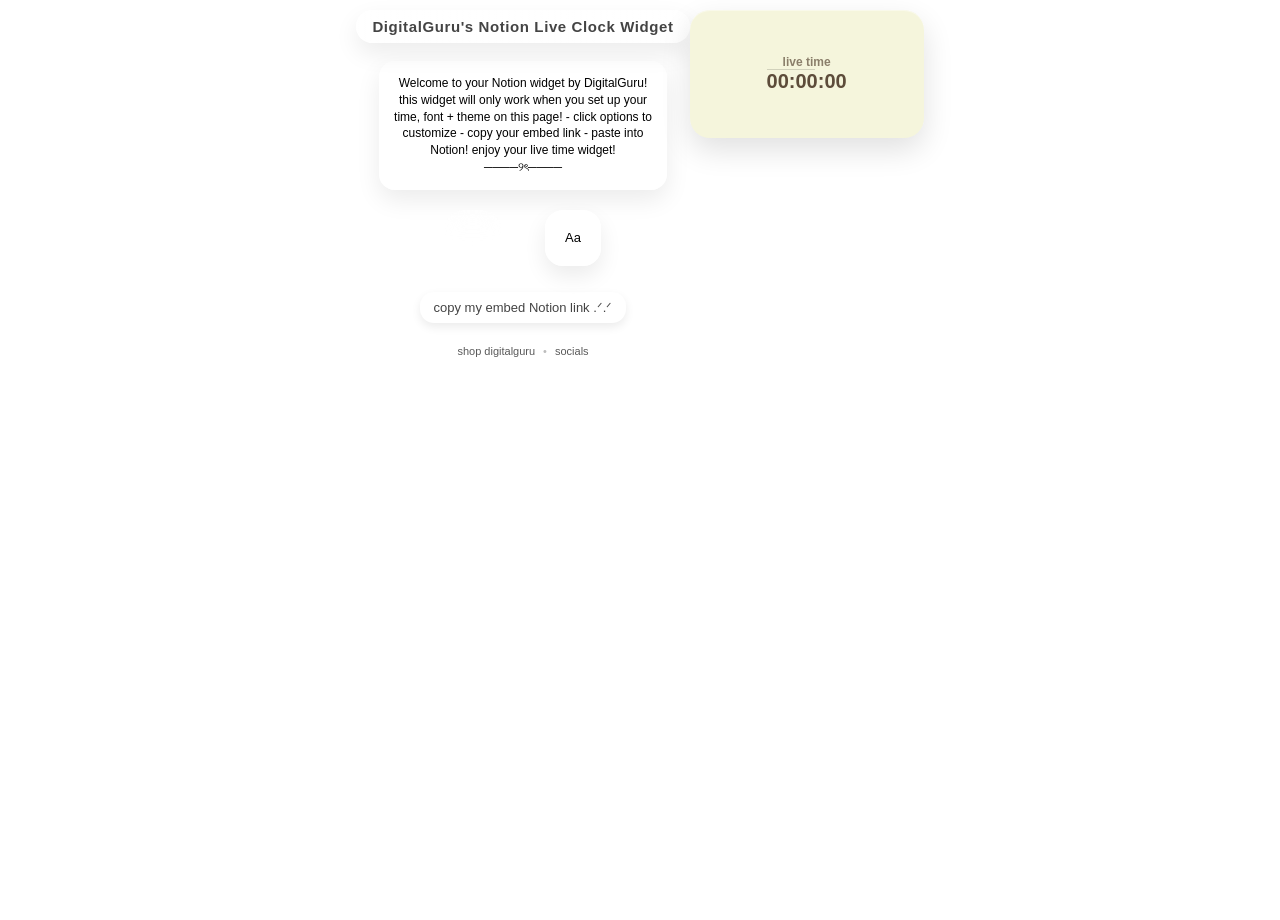
==== index.html @ 07595f1b "Update index.html" ====
<!DOCTYPE html>
<html lang="en">
<head>
  <meta charset="UTF-8" />
  <meta name="viewport" content="width=device-width, initial-scale=1" />
  <title>DigitalGuru's Live Clock Widget</title>

  <link rel="stylesheet" href="style.css" />
</head>

<body>

<!-- 🌸 BUILDER UI -->
<div class="builder-ui">

  <div class="widget-header">
    DigitalGuru's Notion Live Clock Widget
  </div>

  <!-- TIP BOX -->
  <div id="usageTip" class="usage-tip">
  Welcome to your Notion widget by DigitalGuru! 
    this widget will only work when you set up your time, font + theme on this page!
    - click options to customize - copy your embed link - paste into Notion! 
    enjoy your live time widget! ────୨ৎ────
  </div>

  <!-- CONTROLS -->
  <div class="top-left-controls">

    <div id="sizeBtn" class="btn size-btn" title="time">⩇⩇:⩇⩇</div>
    
    <div id="themeBtn" class="btn theme-btn" title="select theme"></div>

    <div id="fontToggle" class="btn font-toggle-btn" title="font">Aa</div>

  </div>

  <!-- THEME POPUP -->
  <div id="themeOptions" class="sign-popup hidden">
    <div class="sign-title">select theme</div>

    <div class="themes-row">
      <div class="theme-circle pink" data-theme="pink"></div>
      <div class="theme-circle beige" data-theme="beige"></div>
      <div class="theme-circle blue" data-theme="blue"></div>
      <div class="theme-circle green" data-theme="green"></div>
    </div>
  </div>

  <!-- FONT POPUP -->
  <div id="fontOptions" class="sign-popup hidden">
    <div class="sign-title">select font</div>

    <div class="font-list">
      <div class="font-option" data-font="default">default</div>
      <div class="font-option" data-font="serif">serif</div>
      <div class="font-option" data-font="mono">mono</div>
    </div>
  </div>

  <!-- SIZE POPUP -->
  <div id="sizeOptions" class="sign-popup hidden">
  <div class="sign-title">time settings</div>

  <div class="font-list">
    <div class="size-option" data-format="12hr">12hr (AM/PM)</div>
    <div class="size-option" data-format="24hr">24hr (military)</div>

    <div class="size-option" data-seconds="show">show seconds</div>
    <div class="size-option" data-seconds="hide">hide seconds</div>
  </div>
</div>

  <!-- COPY AREA -->
  <div class="setup-area">
    <button id="copyLinkBtn" class="copy-btn">
      copy my embed Notion link .ᐟ.ᐟ
    </button>

    <p id="copyMessage" class="copy-message hidden">
      copied! paste into notion .ᐟ.ᐟ
    </p>
  </div>

  <!-- FOOTER -->
   <div class="footer-links">
  <a href="https://stan.store/digitalforguru" target="_blank" class="footer-link">
    shop digitalguru
  </a>

  <span class="divider">•</span>

  <a href="https://tiktok.com/@digitaluru" target="_blank" class="footer-link">
    socials
  </a>
</div>
  
</div>

<!-- 🌿 WIDGET OUTPUT -->
<div id="widget" class="widget">

  <div class="widget-content">

    <div class="widget-title">live time</div>

    <div class="divider-line"></div>

    <!-- CLOCK -->
    <div id="clock" class="clock-display">00:00:00</div>

    <div id="date" class="date-display"></div>

  </div>

</div>

<script src="clock.js"></script>

</body>
</html>
---- style.css ----
body {
  margin: 0; padding: 10px;
  background: transparent;
  font-family: 'Satoshi', sans-serif;
  display: flex;
  justify-content: center;
  align-items: flex-start;
  height: 100vh;
}

/* ---------------- BUILDER LAYOUT ---------------- */
.builder-ui {
  display: flex;
  flex-direction: column;
  align-items: center;
  gap: 10px;
}

/* ---------------- HEADER (same as other widgets) ---------------- */
.widget-header {
  font-size: 15px;
  font-weight: 600;
  letter-spacing: 0.6px;

  padding: 8px 16px;
  border-radius: 999px;

  background: linear-gradient(
    to right,
    rgba(255,255,255,0.9),
    rgba(255,255,255,0.7)
  );

  backdrop-filter: blur(14px);
  box-shadow: 0 10px 24px rgba(0,0,0,0.08);

  color: #444;
  text-align: center;

  margin-bottom: 8px;
}

/* ---------------- TIP BOX ---------------- */
.usage-tip {
  font-size: 12px;
  line-height: 1.4;

  width: 260px;

  background: rgba(255,255,255,0.75);

  padding: 14px;
  border-radius: 16px;

  box-shadow: 0 10px 24px rgba(0,0,0,0.08);

  text-align: center;
}

/* ---------------- TOP CONTROLS ---------------- */
.top-left-controls {
  display: flex;
  gap: 12px;
  justify-content: center;
  align-items: center;
  margin: 10px 0 6px;
}

/* ---------------- BUTTON BASE ---------------- */
.btn {
  width: 56px;
  height: 56px;

  border-radius: 18px;

  background: rgba(255,255,255,0.85);
  backdrop-filter: blur(12px);

  box-shadow: 0 10px 22px rgba(0,0,0,0.08);

  display: flex;
  align-items: center;
  justify-content: center;

  cursor: pointer;

  transition: transform 0.2s ease;
}

.btn:hover {
  transform: translateY(-2px) scale(1.05);
}

/* ---------------- THEME + FONT BUTTONS ---------------- */
.font-toggle-btn {
  font-size: 13px;
  font-weight: 500;
}

.theme-btn {
  width: 20px;
  height: 20px;

  border-radius: 50%;

  background-color: #f4dfeb; /* ALWAYS pink */
  border: 2px solid white;

  box-sizing: border-box;

  box-shadow: 0 2px 6px rgba(0,0,0,0.15);
}

/* ---------------- POPUP CARDS (MATCH WEATHER STYLE) ---------------- */
.sign-popup {
  position: absolute;
  top: 70px;
  left: 50%;
  transform: translateX(-50%);

  display: flex;
  flex-direction: column;
  align-items: center;

  gap: 12px;

  padding: 16px;
  border-radius: 18px;

  background: rgba(255,255,255,0.95);
  backdrop-filter: blur(16px);

  box-shadow: 0 18px 40px rgba(0,0,0,0.12);

  z-index: 20;
}

/* popup title */
.sign-title {
  font-size: 11px;
  opacity: 0.6;
  text-transform: lowercase;
}

/* ---------------- THEME ROW ---------------- */
.themes-row {
  display: flex;
  gap: 10px;
}

/* ---------------- THEME CIRCLES ---------------- */
.theme-circle {
  width: 22px;
  height: 22px;

  border-radius: 50%;
  cursor: pointer;

  border: 2px solid rgba(0,0,0,0.08);

  transition: transform 0.2s ease, box-shadow 0.2s ease;
}

.theme-circle:hover {
  transform: scale(1.25);
  box-shadow: 0 6px 14px rgba(0,0,0,0.15);
}

.theme-circle.pink { background-color: #f4dfeb; }
.theme-circle.beige { background-color: #faebdd; }
.theme-circle.blue { background-color: #ddebf1; }
.theme-circle.green { background-color: #ddedea; }

/* ---------------- FONT LIST ---------------- */
.font-list {
  display: flex;
  flex-direction: column;
  gap: 6px;
}

/* ---------------- FONT OPTIONS ---------------- */
.font-option {
  font-size: 12px;
  padding: 6px 10px;

  border-radius: 10px;

  cursor: pointer;

  background: rgba(255,255,255,0.6);

  transition: all 0.2s ease;
}

.font-option:hover {
  transform: scale(1.05);
  background: rgba(255,255,255,0.9);
}

.font-option[data-font="default"] {
  font-family: ui-sans-serif, -apple-system, BlinkMacSystemFont, "Segoe UI", sans-serif;
}

.font-option[data-font="serif"] {
  font-family: Georgia, serif;
}

.font-option[data-font="mono"] {
  font-family: ui-monospace, SFMono-Regular, Menlo, monospace;
}

/* ---------------- WIDGET ---------------- */
.widget {
  width: 210px;   /* 👈 wider */
  height: 100px;  /* 👈 shorter */

  padding: 14px 12px;
  border-radius: 20px;

  display: flex;
  justify-content: center;
  align-items: center;
  flex-direction: column;

  text-align: center;

  background: #f5f5dc;
  color: #5d4c3a;

  box-shadow:
    0 12px 30px rgba(0,0,0,0.12),
    inset 0 1px 0 rgba(255,255,255,0.4);

  backdrop-filter: blur(10px);

  transition: transform 0.25s ease, box-shadow 0.25s ease;
}

.widget:hover {
  transform: translateY(-2px) scale(1.01);
  box-shadow:
    0 18px 40px rgba(0,0,0,0.18),
    inset 0 1px 0 rgba(255,255,255,0.5);
}

/* THEMES */
.widget.pink { background-color: #f4dfeb; color: #60355c; }
.widget.beige { background-color: #faebdd; color: #5d4c3a; }
.widget.blue { background-color: #ddebf1; color: #4b5c74; }
.widget.green { background-color: #ddedea; color: #5b6c5a; }

/* ---------------- CONTENT ---------------- */
.widget-content {
  gap: 4px; /* tighter */
}

#clock {
  font-size: 20px; /* slightly bigger time */
  font-weight: 600;
}

#date {
  font-size: 10px;
  opacity: 0.6;
}

/* TITLE */
.widget-title {
  font-size: 12px;
  font-weight: 600;
  opacity: 0.7;
}

/* LINE */
.divider-line {
  width: 60%;
  height: 1px;
  background: rgba(0,0,0,0.15);
}

/* AFFIRMATION TEXT */
#affirmationText {
  font-size: 13px;
  font-style: italic;
  line-height: 1.3;
}

/* DATE */
#date {
  font-size: 10px;
  opacity: 0.6;
}

/* ---------------- COPY AREA ---------------- */
.setup-area {
  margin-top: 10px;
  text-align: center;
}

.copy-btn {
  padding: 8px 14px;
  font-size: 13px;

  border-radius: 14px;
  border: none;

  cursor: pointer;

  background: #fff;
  color: #444;

  box-shadow: 0 4px 10px rgba(0,0,0,0.08);

  transition: all 0.2s ease;
}

.copy-btn:hover {
  transform: scale(1.05);
  opacity: 0.9;
}

.copy-message {
  margin-top: 6px;
  font-size: 12px;
  opacity: 0;
  transition: opacity 0.3s ease;
}

.copy-message.show {
  opacity: 1;
}

.hidden {
  display: none !important;
}

/* ---------------- FOOTER ---------------- */
.footer-links {
  margin-top: 12px;

  display: flex;
  justify-content: center;
  align-items: center;

  gap: 8px;

  font-size: 11px;

  opacity: 0.65;
}

.footer-link {
  text-decoration: none;
  color: inherit;

  transition: opacity 0.2s ease, transform 0.2s ease;
}

.footer-link:hover {
  opacity: 1;
  transform: translateY(-1px);
}

.divider {
  opacity: 0.4;
}

/* smoothing */
* {
  -webkit-font-smoothing: antialiased;
  -moz-osx-font-smoothing: grayscale;
}

/* ---------------- FONT CLASSES (THIS FIXES EVERYTHING) ---------------- */

.widget.font-default {
  font-family: ui-sans-serif, -apple-system, BlinkMacSystemFont, "Segoe UI", sans-serif;
}

.widget.font-serif {
  font-family: Georgia, serif;
}

.widget.font-mono {
  font-family: ui-monospace, SFMono-Regular, Menlo, monospace;
}

/* ---------------- SIZE VARIANTS ---------------- */

.widget.small {
  width: 90px;
  height: 90px;
}

.widget.medium {
  width: 145px;
  height: 145px;
}

.widget.wide {
  width: 200px;
  height: 80px;
}
/* ---------------- SIZE POPUP ---------------- */
#sizeOptions {
  position: absolute;
  top: 70px;
  left: 50%;
  transform: translateX(-50%);

  display: flex;
  flex-direction: column;
  align-items: center;

  gap: 10px;

  padding: 16px;
  border-radius: 18px;

  background: rgba(255,255,255,0.95);
  backdrop-filter: blur(16px);

  box-shadow: 0 18px 40px rgba(0,0,0,0.12);

  z-index: 25;
}

/* ---------------- SIZE BUTTONS ---------------- */
.size-option {
  width: 120px;

  padding: 8px 10px;

  border-radius: 12px;

  text-align: center;
  font-size: 12px;

  cursor: pointer;

  background: rgba(255,255,255,0.6);

  transition: all 0.2s ease;

  box-shadow: 0 6px 14px rgba(0,0,0,0.06);
}

/* hover effect */
.size-option:hover {
  transform: scale(1.05);
  background: rgba(255,255,255,0.95);
  box-shadow: 0 10px 18px rgba(0,0,0,0.12);
}

/* active state (optional but nice) */
.size-option.active {
  background: #f9d5d3;
  color: #b56576;
  transform: scale(1.03);
}
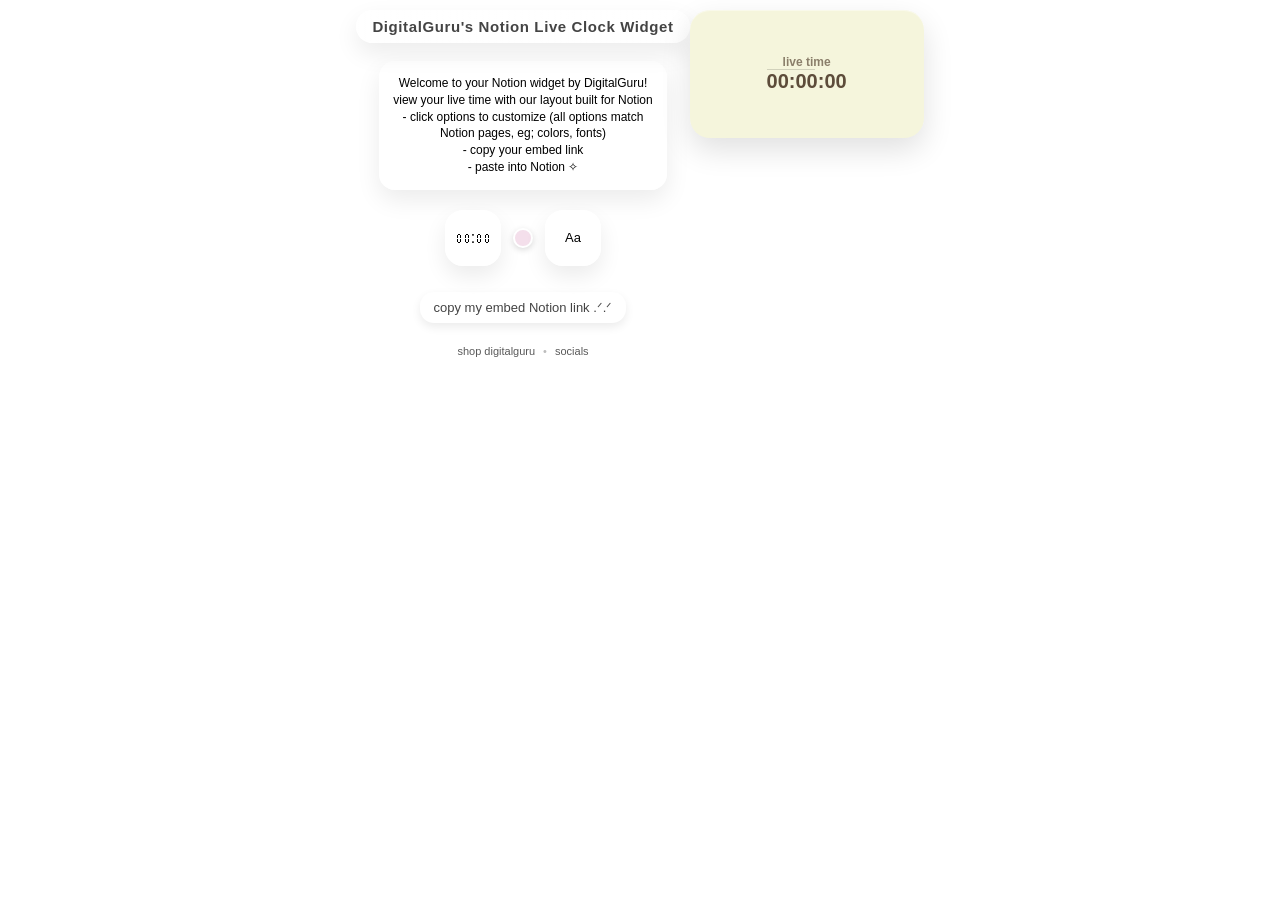
==== commit 2f2c427c: "Update index.html" ====
--- a/index.html
+++ b/index.html
@@ -18,11 +18,12 @@
   </div>
 
   <!-- TIP BOX -->
-  <div id="usageTip" class="usage-tip">
-  Welcome to your Notion widget by DigitalGuru! 
-    this widget will only work when you set up your time, font + theme on this page!
-    - click options to customize - copy your embed link - paste into Notion! 
-    enjoy your live time widget! ────୨ৎ────
+ <div id="usageTip" class="usage-tip">
+    Welcome to your Notion widget by DigitalGuru!<br>
+    view your live time with our layout built for Notion<br>
+    - click options to customize (all options match Notion pages, eg; colors, fonts)<br>
+    - copy your embed link<br>
+    - paste into Notion ✧
   </div>
 
   <!-- CONTROLS -->
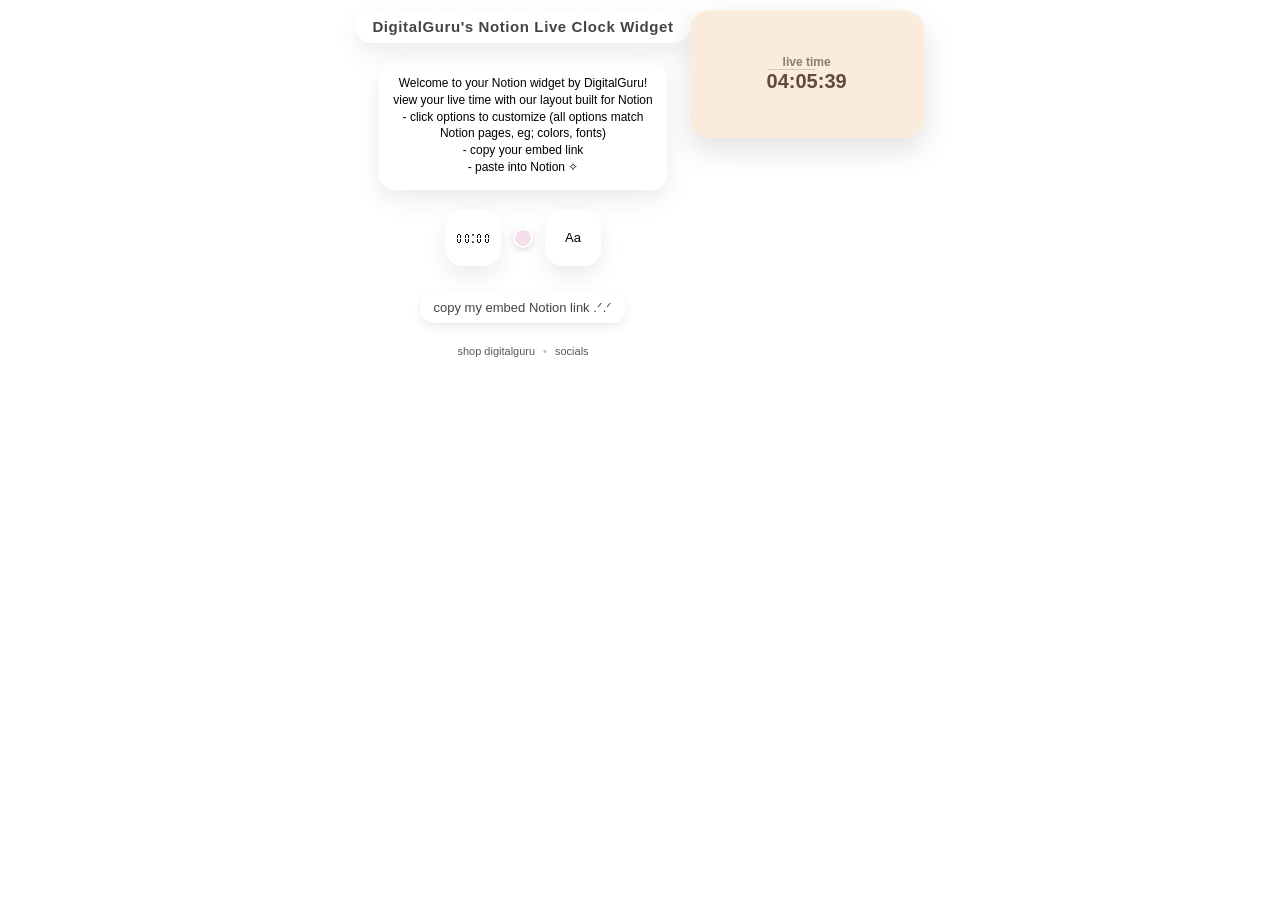
==== commit 9fc68be9: "Update index.html" ====
--- a/index.html
+++ b/index.html
@@ -46,6 +46,8 @@
       <div class="theme-circle beige" data-theme="beige"></div>
       <div class="theme-circle blue" data-theme="blue"></div>
       <div class="theme-circle green" data-theme="green"></div>
+      <div class="theme-circle black" data-theme="black"></div>
+      <div class="theme-circle white" data-theme="white"></div>
     </div>
   </div>
 
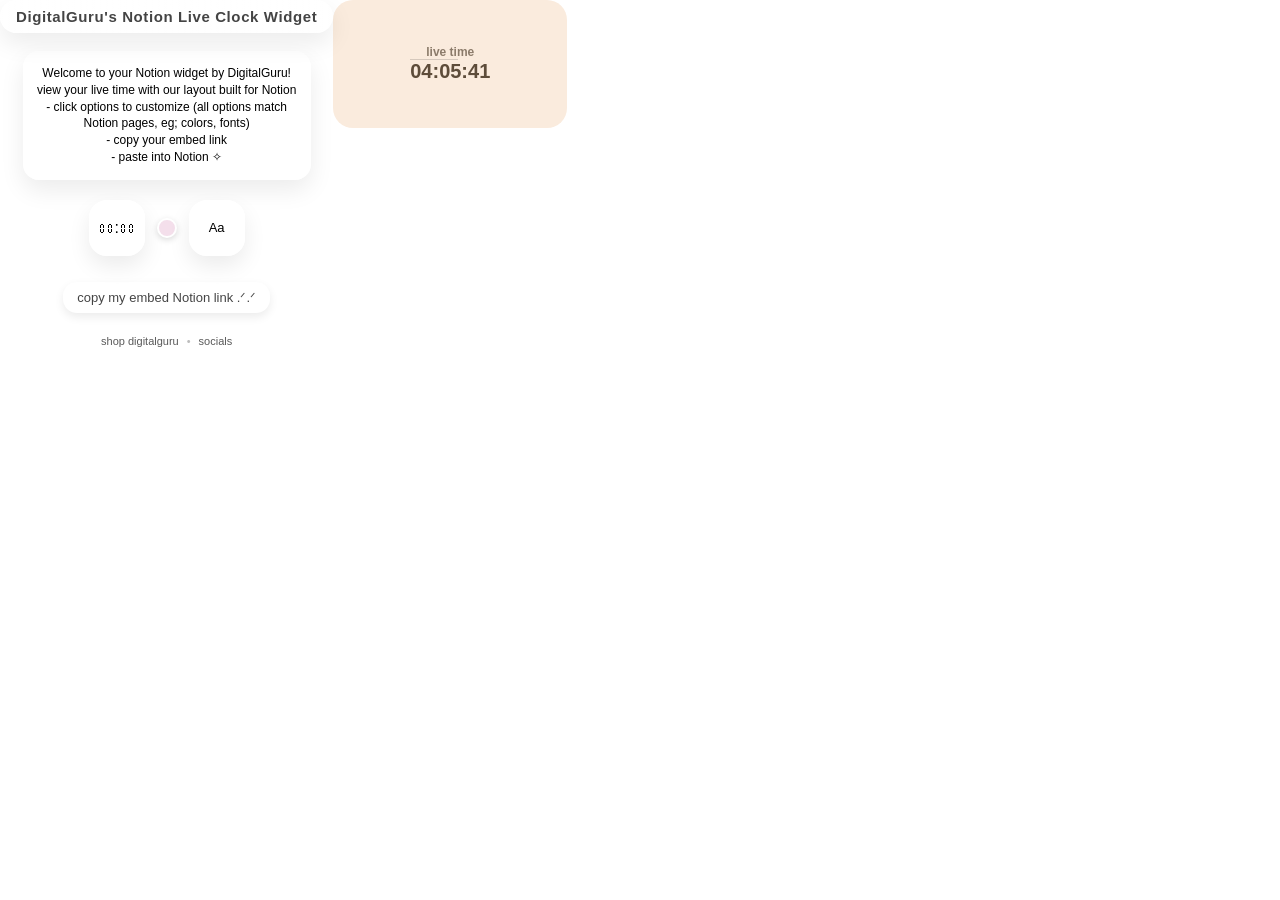
==== commit 373c5614: "Update index.html" ====
--- a/index.html
+++ b/index.html
@@ -4,6 +4,12 @@
   <meta charset="UTF-8" />
   <meta name="viewport" content="width=device-width, initial-scale=1" />
   <title>DigitalGuru's Live Clock Widget</title>
+
+  <script>
+    if (new URLSearchParams(window.location.search).get("embed") === "true") {
+      document.documentElement.classList.add("embed-mode");
+    }
+  </script>
 
   <link rel="stylesheet" href="style.css" />
 </head>
--- a/style.css
+++ b/style.css
@@ -1,13 +1,22 @@
+html,
 body {
-  margin: 0; padding: 10px;
-  background: transparent;
+  margin: 0 !important;
+  padding: 0 !important;
+  background: transparent !important;
+  background-color: transparent !important;
+  width: fit-content !important;
+  height: fit-content !important;
+  min-width: 0 !important;
+  min-height: 0 !important;
+  overflow: hidden !important;
+}
+
+body {
   font-family: 'Satoshi', sans-serif;
-  display: flex;
-  justify-content: center;
-  align-items: flex-start;
-  height: 100vh;
-}
-
+  display: inline-flex !important;
+  justify-content: flex-start !important;
+  align-items: flex-start !important;
+}
 /* ---------------- BUILDER LAYOUT ---------------- */
 .builder-ui {
   display: flex;
@@ -170,6 +179,8 @@
 .theme-circle.beige { background-color: #faebdd; }
 .theme-circle.blue { background-color: #ddebf1; }
 .theme-circle.green { background-color: #ddedea; }
+.theme-circle.black { background-color: #17171a; }
+.theme-circle.white { background-color: #f8f6f3; border: 1px solid rgba(0,0,0,0.08); }
 
 /* ---------------- FONT LIST ---------------- */
 .font-list {
@@ -227,13 +238,7 @@
   background: #f5f5dc;
   color: #5d4c3a;
 
-  box-shadow:
-    0 12px 30px rgba(0,0,0,0.12),
-    inset 0 1px 0 rgba(255,255,255,0.4);
-
-  backdrop-filter: blur(10px);
-
-  transition: transform 0.25s ease, box-shadow 0.25s ease;
+  box-shadow: none;
 }
 
 .widget:hover {
@@ -248,6 +253,8 @@
 .widget.beige { background-color: #faebdd; color: #5d4c3a; }
 .widget.blue { background-color: #ddebf1; color: #4b5c74; }
 .widget.green { background-color: #ddedea; color: #5b6c5a; }
+.widget.black { background-color: #17171a; color: #f5f3f1; }
+.widget.white { background-color: #f8f6f3;  color: #252225; }
 
 /* ---------------- CONTENT ---------------- */
 .widget-content {
@@ -458,3 +465,15 @@
   color: #b56576;
   transform: scale(1.03);
 }
+
+html,
+body {
+  background: transparent !important;
+}
+html.embed-mode,
+body.embed-mode {
+  width: fit-content !important;
+  height: fit-content !important;
+  min-height: 0 !important;
+  overflow: hidden !important;
+}
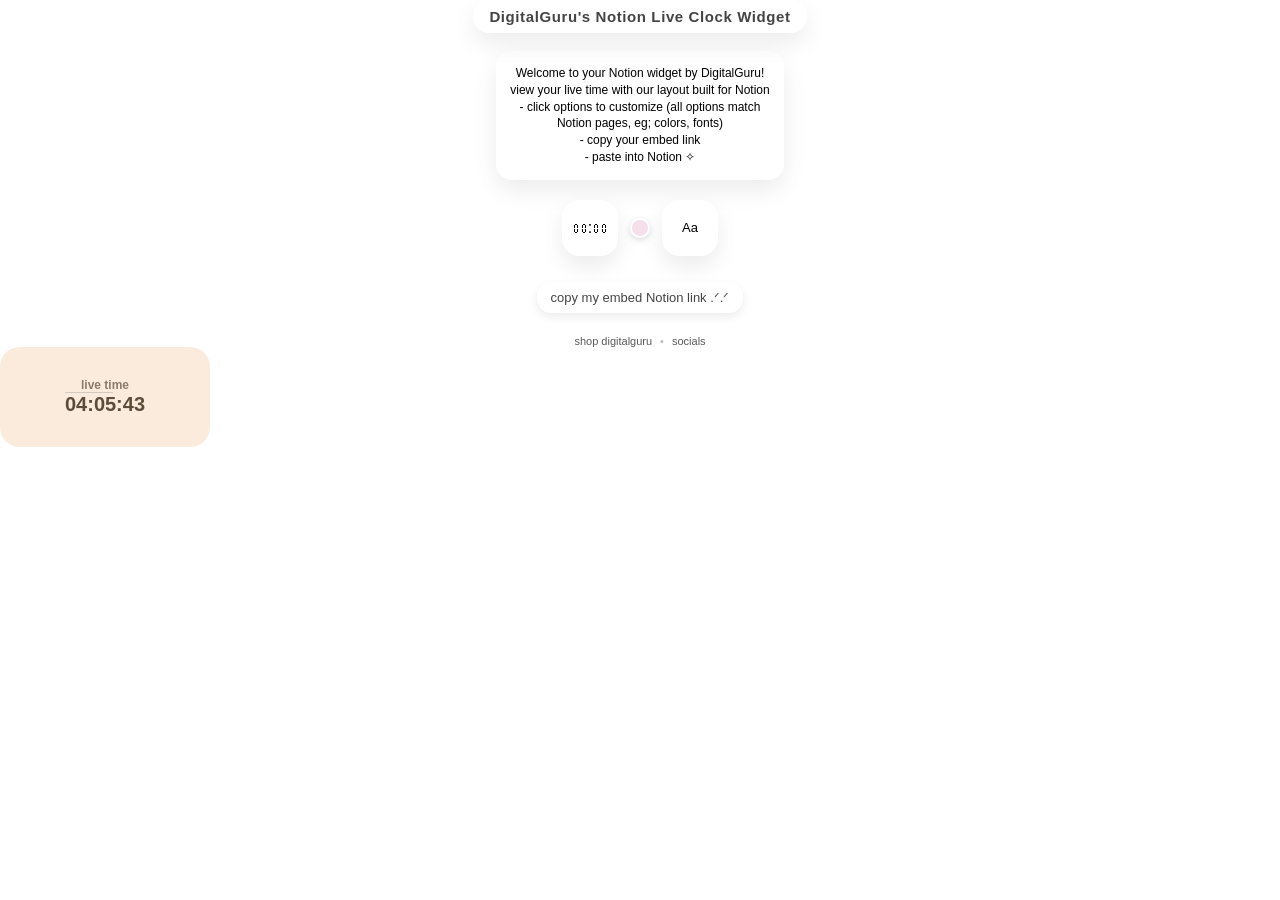
==== commit 8fbd166d: "Update index.html" ====
--- a/index.html
+++ b/index.html
@@ -3,6 +3,7 @@
 <head>
   <meta charset="UTF-8" />
   <meta name="viewport" content="width=device-width, initial-scale=1" />
+  <meta name="color-scheme" content="light dark">
   <title>DigitalGuru's Live Clock Widget</title>
 
   <script>
--- a/style.css
+++ b/style.css
@@ -1,21 +1,51 @@
+:root {
+  color-scheme: light dark;
+}
+
 html,
 body {
   margin: 0 !important;
   padding: 0 !important;
-  background: transparent !important;
-  background-color: transparent !important;
-  width: fit-content !important;
-  height: fit-content !important;
-  min-width: 0 !important;
-  min-height: 0 !important;
   overflow: hidden !important;
+  background: Canvas !important;
+  background-color: Canvas !important;
 }
 
 body {
   font-family: 'Satoshi', sans-serif;
-  display: inline-flex !important;
-  justify-content: flex-start !important;
-  align-items: flex-start !important;
+  display: block !important;
+}
+
+html.embed-mode,
+html.embed-mode body {
+  width: 210px !important;
+  height: 100px !important;
+  min-width: 210px !important;
+  min-height: 100px !important;
+  max-width: 210px !important;
+  max-height: 100px !important;
+}
+
+html.embed-mode .builder-ui {
+  display: none !important;
+}
+body {
+  font-family: 'Satoshi', sans-serif;
+  display: block !important;
+}
+
+html.embed-mode,
+html.embed-mode body {
+  width: 210px !important;
+  height: 100px !important;
+  min-width: 210px !important;
+  min-height: 100px !important;
+  max-width: 210px !important;
+  max-height: 100px !important;
+}
+
+html.embed-mode .builder-ui {
+  display: none !important;
 }
 /* ---------------- BUILDER LAYOUT ---------------- */
 .builder-ui {
@@ -222,10 +252,10 @@
 
 /* ---------------- WIDGET ---------------- */
 .widget {
-  width: 210px;   /* 👈 wider */
-  height: 100px;  /* 👈 shorter */
-
+  width: 210px;
+  height: 100px;
   padding: 14px 12px;
+  box-sizing: border-box;
   border-radius: 20px;
 
   display: flex;
@@ -241,12 +271,6 @@
   box-shadow: none;
 }
 
-.widget:hover {
-  transform: translateY(-2px) scale(1.01);
-  box-shadow:
-    0 18px 40px rgba(0,0,0,0.18),
-    inset 0 1px 0 rgba(255,255,255,0.5);
-}
 
 /* THEMES */
 .widget.pink { background-color: #f4dfeb; color: #60355c; }
@@ -465,15 +489,3 @@
   color: #b56576;
   transform: scale(1.03);
 }
-
-html,
-body {
-  background: transparent !important;
-}
-html.embed-mode,
-body.embed-mode {
-  width: fit-content !important;
-  height: fit-content !important;
-  min-height: 0 !important;
-  overflow: hidden !important;
-}
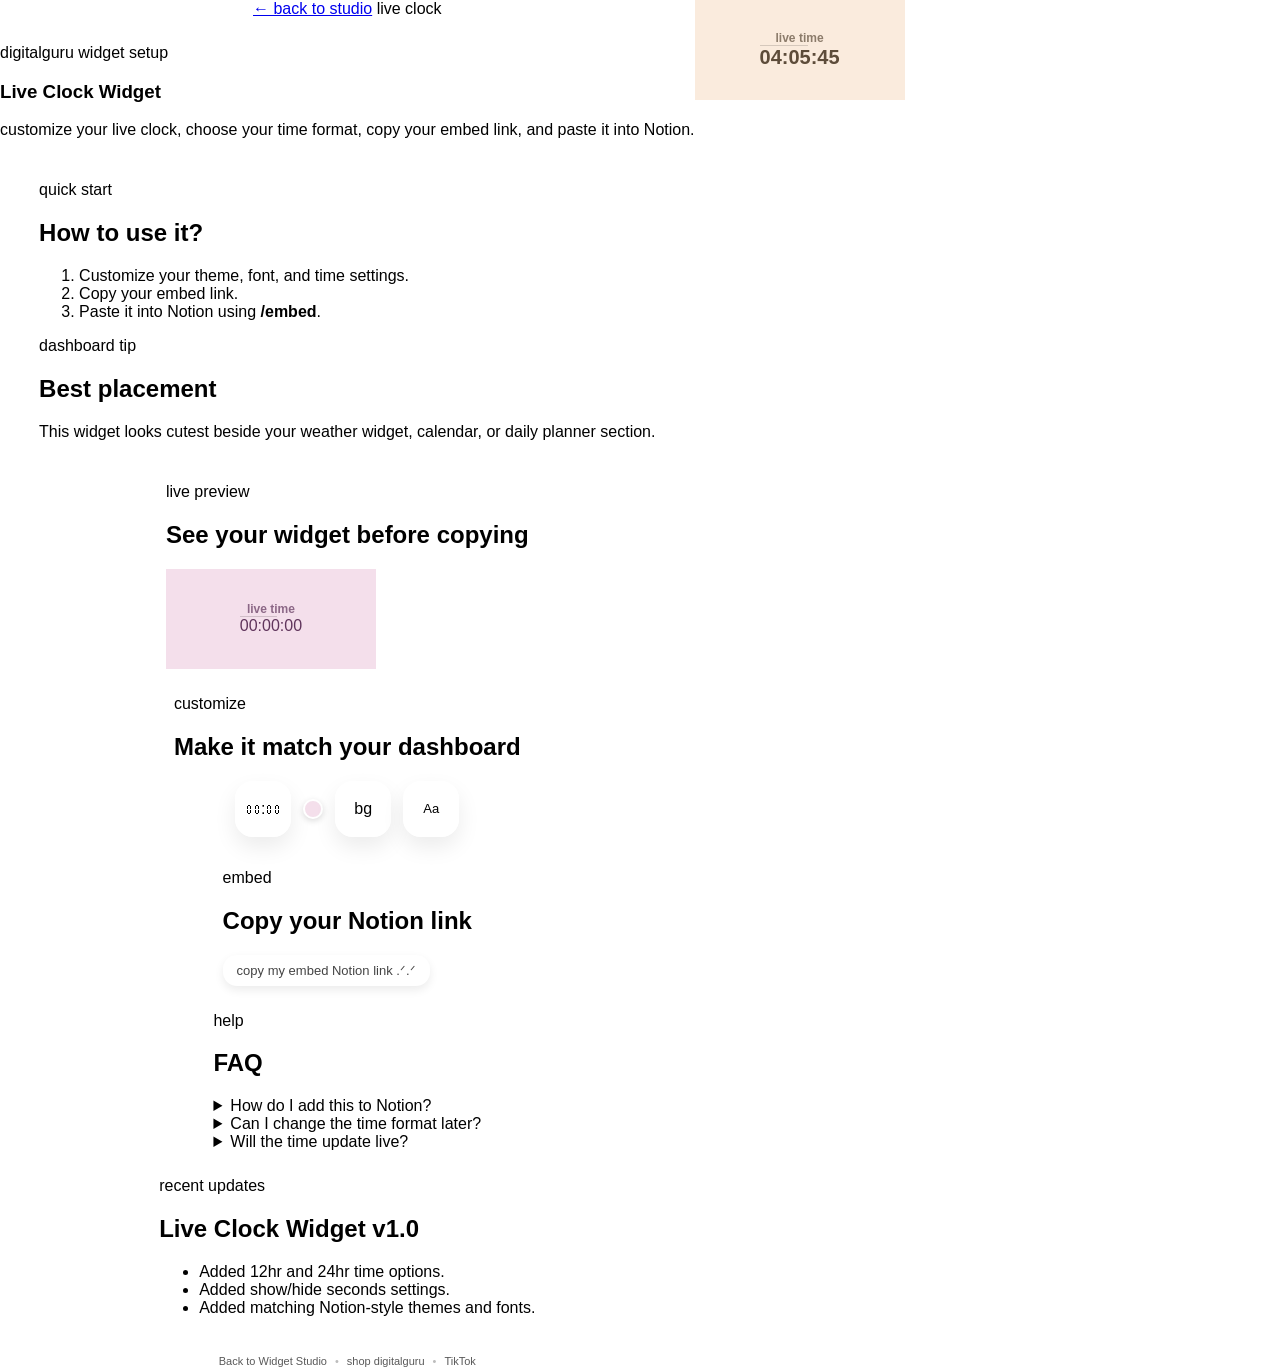
==== commit ca269658: "Update index.html" ====
--- a/index.html
+++ b/index.html
@@ -3,130 +3,172 @@
 <head>
   <meta charset="UTF-8" />
   <meta name="viewport" content="width=device-width, initial-scale=1" />
-  <meta name="color-scheme" content="light dark">
   <title>DigitalGuru's Live Clock Widget</title>
-
-  <script>
-    if (new URLSearchParams(window.location.search).get("embed") === "true") {
-      document.documentElement.classList.add("embed-mode");
-    }
-  </script>
-
   <link rel="stylesheet" href="style.css" />
 </head>
 
 <body>
+  <main class="builder-page">
+    <section class="builder-ui">
 
-<!-- 🌸 BUILDER UI -->
-<div class="builder-ui">
+      <header class="builder-nav">
+        <a href="https://digitalforguru.github.io/digitalguru-notion-widget-claim-hub/" class="back-link">← back to studio</a>
+        <span class="status-pill">live clock</span>
+      </header>
 
-  <div class="widget-header">
-    DigitalGuru's Notion Live Clock Widget
-  </div>
+      <section class="hero-card">
+        <p class="eyebrow">digitalguru widget setup</p>
+        <h1>Live Clock Widget</h1>
+        <p class="hero-subtitle">
+          customize your live clock, choose your time format, copy your embed link, and paste it into Notion.
+        </p>
+      </section>
 
-  <!-- TIP BOX -->
- <div id="usageTip" class="usage-tip">
-    Welcome to your Notion widget by DigitalGuru!<br>
-    view your live time with our layout built for Notion<br>
-    - click options to customize (all options match Notion pages, eg; colors, fonts)<br>
-    - copy your embed link<br>
-    - paste into Notion ✧
-  </div>
+      <section class="guide-grid">
+        <div class="info-card">
+          <p class="section-label">quick start</p>
+          <h2>How to use it?</h2>
+          <ol>
+            <li>Customize your theme, font, and time settings.</li>
+            <li>Copy your embed link.</li>
+            <li>Paste it into Notion using <strong>/embed</strong>.</li>
+          </ol>
+        </div>
 
-  <!-- CONTROLS -->
-  <div class="top-left-controls">
+        <div class="info-card">
+          <p class="section-label">dashboard tip</p>
+          <h2>Best placement</h2>
+          <p>This widget looks cutest beside your weather widget, calendar, or daily planner section.</p>
+        </div>
+      </section>
 
-    <div id="sizeBtn" class="btn size-btn" title="time">⩇⩇:⩇⩇</div>
-    
-    <div id="themeBtn" class="btn theme-btn" title="select theme"></div>
+      <section class="preview-card">
+        <div class="section-heading">
+          <p class="section-label">live preview</p>
+          <h2>See your widget before copying</h2>
+        </div>
 
-    <div id="fontToggle" class="btn font-toggle-btn" title="font">Aa</div>
+        <div class="preview-frame">
+          <div id="previewWidget" class="widget pink small-square">
+            <div class="widget-content">
+              <div class="widget-title">live time</div>
+              <div class="divider-line"></div>
+              <div id="previewClock" class="clock-display">00:00:00</div>
+              <div id="previewDate" class="date-display"></div>
+            </div>
+          </div>
+        </div>
+      </section>
 
-  </div>
+      <section class="customize-card">
+        <div class="section-heading">
+          <p class="section-label">customize</p>
+          <h2>Make it match your dashboard</h2>
+        </div>
 
-  <!-- THEME POPUP -->
-  <div id="themeOptions" class="sign-popup hidden">
-    <div class="sign-title">select theme</div>
+        <div class="control-panel">
+          <div class="top-left-controls">
+            <div id="sizeBtn" class="btn size-btn" title="time">⩇⩇:⩇⩇</div>
+            <div id="themeBtn" class="btn theme-btn" title="select theme"></div>
+            <div id="appearanceToggle" class="btn appearance-toggle-btn" title="background">bg</div>
+            <div id="fontToggle" class="btn font-toggle-btn" title="font">Aa</div>
+          </div>
 
-    <div class="themes-row">
-      <div class="theme-circle pink" data-theme="pink"></div>
-      <div class="theme-circle beige" data-theme="beige"></div>
-      <div class="theme-circle blue" data-theme="blue"></div>
-      <div class="theme-circle green" data-theme="green"></div>
-      <div class="theme-circle black" data-theme="black"></div>
-      <div class="theme-circle white" data-theme="white"></div>
+          <div id="sizeOptions" class="theme-options hidden">
+            <div class="size-option" data-format="12hr">12hr</div>
+            <div class="size-option" data-format="24hr">24hr</div>
+            <div class="size-option" data-seconds="show">show seconds</div>
+            <div class="size-option" data-seconds="hide">hide seconds</div>
+          </div>
+
+          <div id="themeOptions" class="theme-options hidden">
+            <div class="theme-circle pink" data-theme="pink"></div>
+            <div class="theme-circle beige" data-theme="beige"></div>
+            <div class="theme-circle blue" data-theme="blue"></div>
+            <div class="theme-circle green" data-theme="green"></div>
+            <div class="theme-circle black" data-theme="black"></div>
+            <div class="theme-circle white" data-theme="white"></div>
+          </div>
+
+          <div id="appearanceOptions" class="theme-options hidden appearance-options">
+            <div class="appearance-option" data-appearance="light">light</div>
+            <div class="appearance-option" data-appearance="dark">dark</div>
+            <div class="appearance-option" data-appearance="system">system</div>
+          </div>
+
+          <div id="fontOptions" class="theme-options hidden">
+            <div class="font-option" data-font="default">default</div>
+            <div class="font-option" data-font="serif">serif</div>
+            <div class="font-option" data-font="mono">mono</div>
+          </div>
+        </div>
+      </section>
+
+      <section class="setup-card">
+        <div class="section-heading">
+          <p class="section-label">embed</p>
+          <h2>Copy your Notion link</h2>
+        </div>
+
+        <button id="copyLinkBtn" class="copy-btn">
+          copy my embed Notion link .ᐟ.ᐟ
+        </button>
+
+        <p id="copyMessage" class="copy-message hidden">
+          copied! paste into Notion .ᐟ.ᐟ
+        </p>
+      </section>
+
+      <section class="faq-card">
+        <p class="section-label">help</p>
+        <h2>FAQ</h2>
+
+        <details>
+          <summary>How do I add this to Notion?</summary>
+          <p>Copy your embed link, go to Notion, type /embed, paste the link, and confirm!</p>
+        </details>
+
+        <details>
+          <summary>Can I change the time format later?</summary>
+          <p>Yes! Come back to this builder page, update your clock settings, and copy the new link.</p>
+        </details>
+
+        <details>
+          <summary>Will the time update live?</summary>
+          <p>Yes, the clock updates automatically while it is open in Notion.</p>
+        </details>
+      </section>
+
+      <section class="updates-card">
+        <p class="section-label">recent updates</p>
+        <h2>Live Clock Widget v1.0</h2>
+        <ul>
+          <li>Added 12hr and 24hr time options.</li>
+          <li>Added show/hide seconds settings.</li>
+          <li>Added matching Notion-style themes and fonts.</li>
+        </ul>
+      </section>
+
+      <footer class="footer-links">
+        <a href="https://digitalforguru.github.io/digitalguru-notion-widget-claim-hub/" class="footer-link">Back to Widget Studio</a>
+        <span class="divider">•</span>
+        <a href="https://stan.store/digitalforguru" target="_blank" class="footer-link">shop digitalguru</a>
+        <span class="divider">•</span>
+        <a href="https://tiktok.com/@digitaluru" target="_blank" class="footer-link">TikTok</a>
+      </footer>
+
+    </section>
+  </main>
+
+  <div id="widget" class="widget pink small-square embed-widget">
+    <div class="widget-content">
+      <div class="widget-title">live time</div>
+      <div class="divider-line"></div>
+      <div id="clock" class="clock-display">00:00:00</div>
+      <div id="date" class="date-display"></div>
     </div>
   </div>
 
-  <!-- FONT POPUP -->
-  <div id="fontOptions" class="sign-popup hidden">
-    <div class="sign-title">select font</div>
-
-    <div class="font-list">
-      <div class="font-option" data-font="default">default</div>
-      <div class="font-option" data-font="serif">serif</div>
-      <div class="font-option" data-font="mono">mono</div>
-    </div>
-  </div>
-
-  <!-- SIZE POPUP -->
-  <div id="sizeOptions" class="sign-popup hidden">
-  <div class="sign-title">time settings</div>
-
-  <div class="font-list">
-    <div class="size-option" data-format="12hr">12hr (AM/PM)</div>
-    <div class="size-option" data-format="24hr">24hr (military)</div>
-
-    <div class="size-option" data-seconds="show">show seconds</div>
-    <div class="size-option" data-seconds="hide">hide seconds</div>
-  </div>
-</div>
-
-  <!-- COPY AREA -->
-  <div class="setup-area">
-    <button id="copyLinkBtn" class="copy-btn">
-      copy my embed Notion link .ᐟ.ᐟ
-    </button>
-
-    <p id="copyMessage" class="copy-message hidden">
-      copied! paste into notion .ᐟ.ᐟ
-    </p>
-  </div>
-
-  <!-- FOOTER -->
-   <div class="footer-links">
-  <a href="https://stan.store/digitalforguru" target="_blank" class="footer-link">
-    shop digitalguru
-  </a>
-
-  <span class="divider">•</span>
-
-  <a href="https://tiktok.com/@digitaluru" target="_blank" class="footer-link">
-    socials
-  </a>
-</div>
-  
-</div>
-
-<!-- 🌿 WIDGET OUTPUT -->
-<div id="widget" class="widget">
-
-  <div class="widget-content">
-
-    <div class="widget-title">live time</div>
-
-    <div class="divider-line"></div>
-
-    <!-- CLOCK -->
-    <div id="clock" class="clock-display">00:00:00</div>
-
-    <div id="date" class="date-display"></div>
-
-  </div>
-
-</div>
-
-<script src="clock.js"></script>
-
+  <script src="clock.js"></script>
 </body>
 </html>
--- a/style.css
+++ b/style.css
@@ -1,19 +1,17 @@
-:root {
-  color-scheme: light dark;
-}
-
 html,
 body {
   margin: 0 !important;
   padding: 0 !important;
+  background: transparent !important;
+  background-color: transparent !important;
   overflow: hidden !important;
-  background: Canvas !important;
-  background-color: Canvas !important;
 }
 
 body {
   font-family: 'Satoshi', sans-serif;
-  display: block !important;
+  display: flex !important;
+  justify-content: flex-start !important;
+  align-items: flex-start !important;
 }
 
 html.embed-mode,
@@ -29,24 +27,6 @@
 html.embed-mode .builder-ui {
   display: none !important;
 }
-body {
-  font-family: 'Satoshi', sans-serif;
-  display: block !important;
-}
-
-html.embed-mode,
-html.embed-mode body {
-  width: 210px !important;
-  height: 100px !important;
-  min-width: 210px !important;
-  min-height: 100px !important;
-  max-width: 210px !important;
-  max-height: 100px !important;
-}
-
-html.embed-mode .builder-ui {
-  display: none !important;
-}
 /* ---------------- BUILDER LAYOUT ---------------- */
 .builder-ui {
   display: flex;
@@ -256,7 +236,7 @@
   height: 100px;
   padding: 14px 12px;
   box-sizing: border-box;
-  border-radius: 20px;
+  margin: 0 !important;
 
   display: flex;
   justify-content: center;
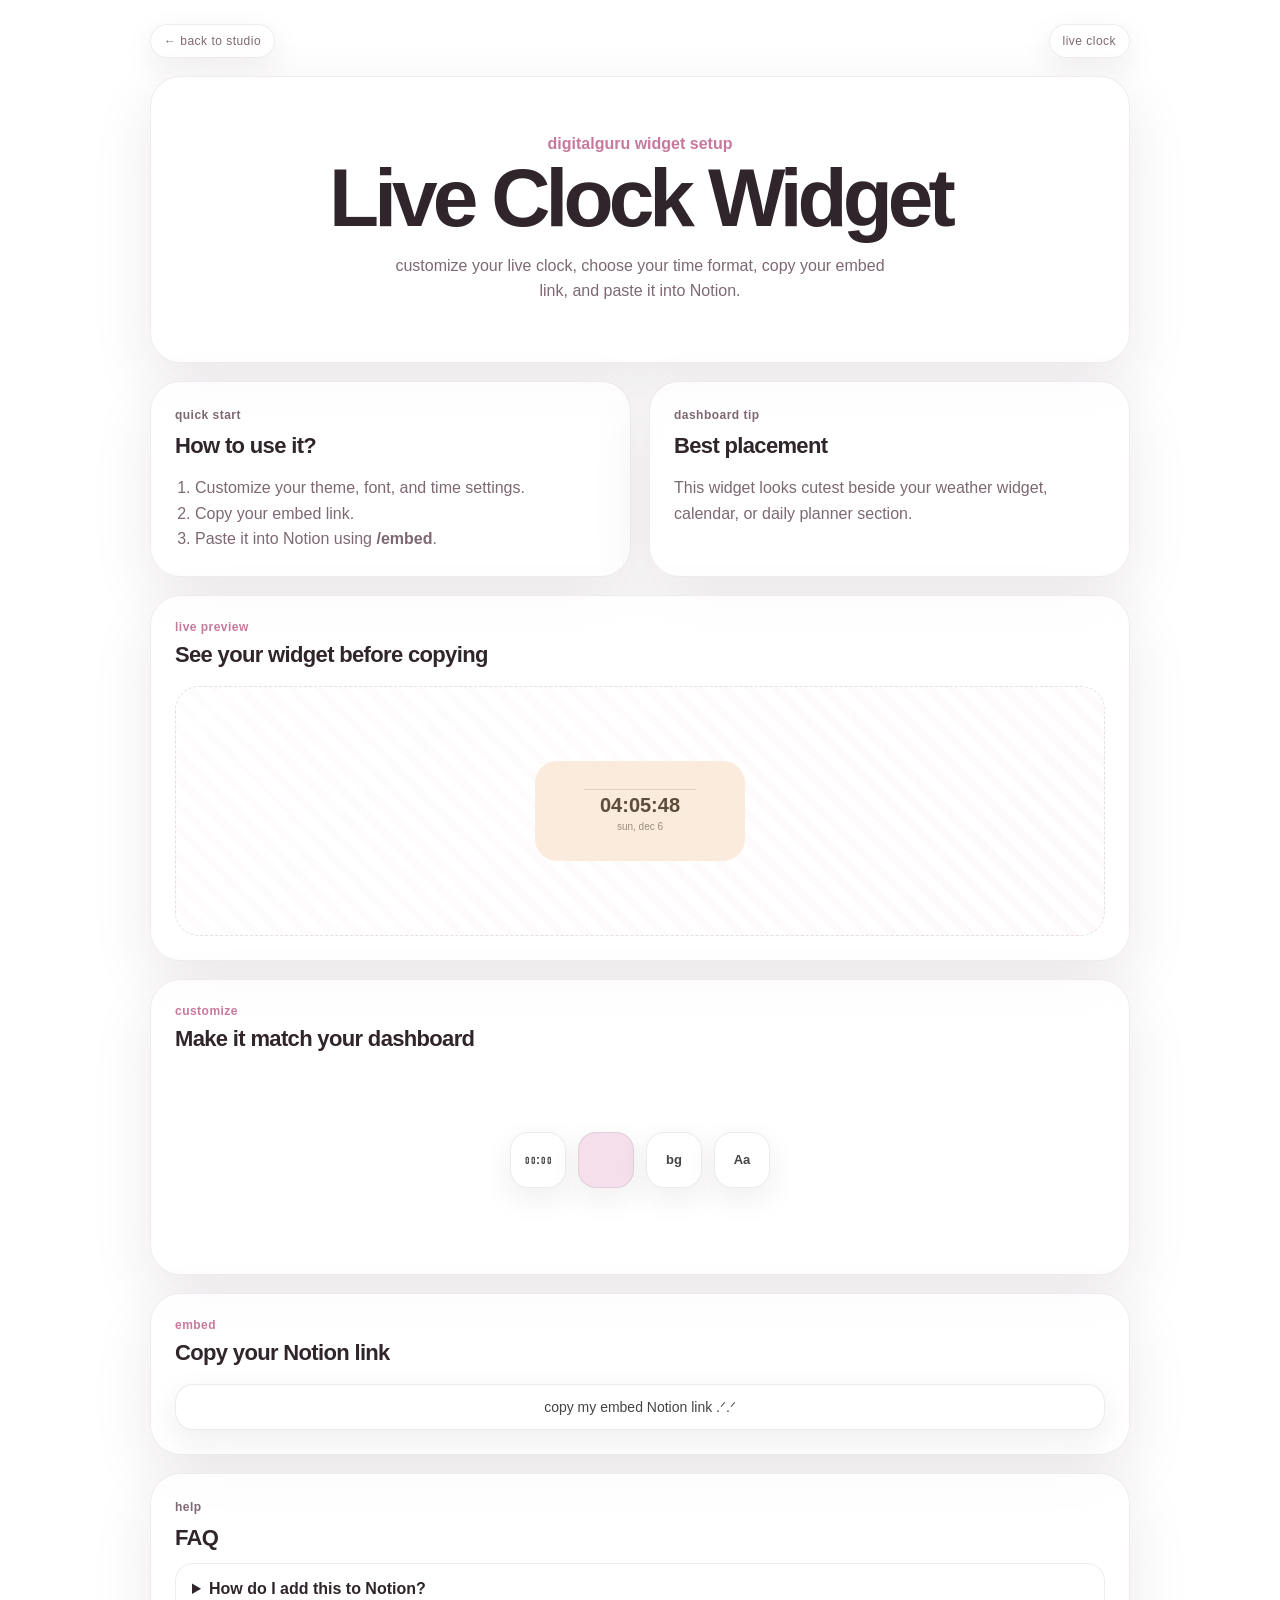
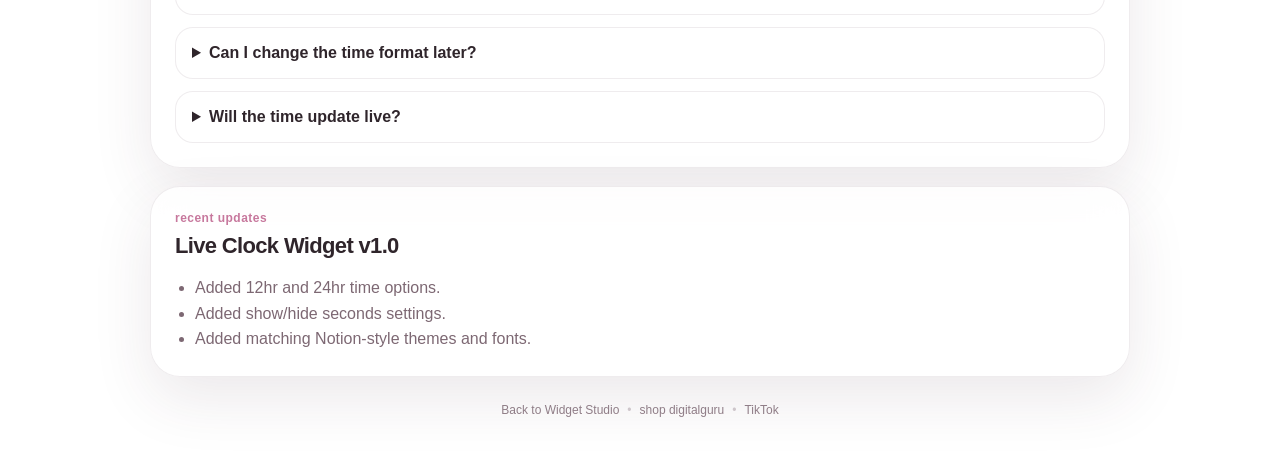
==== commit b909d1c6: "Update index.html" ====
--- a/index.html
+++ b/index.html
@@ -51,7 +51,6 @@
         <div class="preview-frame">
           <div id="previewWidget" class="widget pink small-square">
             <div class="widget-content">
-              <div class="widget-title">live time</div>
               <div class="divider-line"></div>
               <div id="previewClock" class="clock-display">00:00:00</div>
               <div id="previewDate" class="date-display"></div>
--- a/style.css
+++ b/style.css
@@ -1,17 +1,638 @@
+* {
+  box-sizing: border-box;
+  -webkit-font-smoothing: antialiased;
+  -moz-osx-font-smoothing: grayscale;
+}
+
+:root {
+  --page-bg: #ffffff;
+  --text: #2f252b;
+  --muted: #7d6873;
+  --card-bg: rgba(255, 255, 255, 0.78);
+  --card-border: rgba(80, 45, 65, 0.09);
+  --shadow: 0 22px 60px rgba(70, 35, 55, 0.10);
+  --soft-shadow: 0 10px 30px rgba(70, 35, 55, 0.08);
+  --accent: #c7789d;
+  --panel-bg: rgba(255, 255, 255, 0.95);
+  --panel-text: #444;
+  --panel-border: rgba(0, 0, 0, 0.08);
+}
+
 html,
 body {
   margin: 0 !important;
   padding: 0 !important;
-  background: transparent !important;
-  background-color: transparent !important;
-  overflow: hidden !important;
+  min-height: 100%;
+  background: var(--page-bg) !important;
 }
 
 body {
-  font-family: 'Satoshi', sans-serif;
-  display: flex !important;
-  justify-content: flex-start !important;
-  align-items: flex-start !important;
+  font-family: 'Satoshi', ui-sans-serif, -apple-system, BlinkMacSystemFont, "Segoe UI", sans-serif;
+  color: var(--text);
+  overflow-x: hidden;
+}
+
+body::before {
+  content: "";
+  position: fixed;
+  inset: 0;
+  pointer-events: none;
+  background:
+    radial-gradient(circle at top left, rgba(244, 223, 235, 0.9), transparent 34%),
+    radial-gradient(circle at bottom right, rgba(221, 235, 241, 0.75), transparent 35%);
+  z-index: -1;
+}
+
+.hidden {
+  display: none !important;
+}
+
+/* PAGE */
+
+.builder-page {
+  width: 100%;
+  min-height: 100vh;
+  padding: 24px 18px 50px;
+}
+
+.builder-ui {
+  width: min(980px, 100%);
+  margin: 0 auto;
+  display: flex;
+  flex-direction: column;
+  gap: 18px;
+}
+
+.builder-nav {
+  display: flex;
+  justify-content: space-between;
+  align-items: center;
+  gap: 12px;
+}
+
+.back-link,
+.footer-link {
+  color: inherit;
+  text-decoration: none;
+}
+
+.back-link,
+.status-pill,
+.section-label {
+  font-size: 12px;
+  text-transform: lowercase;
+  letter-spacing: 0.04em;
+}
+
+.back-link,
+.status-pill {
+  padding: 9px 13px;
+  border-radius: 999px;
+  background: var(--card-bg);
+  border: 1px solid var(--card-border);
+  box-shadow: var(--soft-shadow);
+  color: var(--muted);
+}
+
+.hero-card,
+.preview-card,
+.customize-card,
+.setup-card,
+.info-card,
+.faq-card,
+.updates-card {
+  border-radius: 30px;
+  background: var(--card-bg);
+  border: 1px solid var(--card-border);
+  box-shadow: var(--shadow);
+  backdrop-filter: blur(18px);
+}
+
+.hero-card {
+  padding: clamp(28px, 6vw, 58px);
+  text-align: center;
+}
+
+.eyebrow,
+.section-label {
+  color: var(--accent);
+  font-weight: 800;
+  margin: 0 0 8px;
+}
+
+.hero-card h1 {
+  margin: 0;
+  font-size: clamp(42px, 8vw, 82px);
+  line-height: 0.9;
+  letter-spacing: -0.06em;
+}
+
+.hero-subtitle {
+  max-width: 520px;
+  margin: 18px auto 0;
+  color: var(--muted);
+  font-size: 16px;
+  line-height: 1.6;
+}
+
+.preview-card,
+.customize-card,
+.setup-card,
+.faq-card,
+.updates-card {
+  padding: 24px;
+}
+
+.section-heading {
+  margin-bottom: 18px;
+}
+
+.section-heading h2,
+.info-card h2,
+.faq-card h2,
+.updates-card h2 {
+  margin: 0;
+  font-size: 22px;
+  letter-spacing: -0.03em;
+}
+
+.preview-frame {
+  min-height: 250px;
+  border-radius: 24px;
+  background:
+    linear-gradient(135deg, rgba(255,255,255,0.72), rgba(255,255,255,0.36)),
+    repeating-linear-gradient(
+      45deg,
+      rgba(199,120,157,0.06) 0,
+      rgba(199,120,157,0.06) 8px,
+      transparent 8px,
+      transparent 18px
+    );
+  border: 1px dashed rgba(80, 45, 65, 0.14);
+  display: flex;
+  justify-content: center;
+  align-items: center;
+  padding: 28px;
+}
+
+/* WIDGET */
+
+.widget {
+  border-radius: 22px;
+  padding: 14px 12px;
+  width: 210px;
+  height: 100px;
+  position: relative;
+  display: flex;
+  justify-content: center;
+  align-items: center;
+  text-align: center;
+  font-size: 0.8rem;
+  text-transform: lowercase;
+  user-select: none;
+  transition: transform 0.25s ease;
+  box-shadow: none;
+}
+
+.widget.pink { background-color: #f4dfeb; color: #60355c; }
+.widget.beige { background-color: #faebdd; color: #5d4c3a; }
+.widget.blue { background-color: #ddebf1; color: #4b5c74; }
+.widget.green { background-color: #ddedea; color: #5b6c5a; }
+.widget.black { background-color: #17171a; color: #f5f3f1; }
+.widget.white { background-color: #f8f6f3; color: #252225; }
+
+.widget-content {
+  width: 100%;
+  display: flex;
+  flex-direction: column;
+  align-items: center;
+  gap: 4px;
+}
+
+.widget-title {
+  font-size: 12px;
+  font-weight: 600;
+  opacity: 0.7;
+}
+
+.divider-line {
+  width: 60%;
+  height: 1px;
+  background: currentColor;
+  opacity: 0.18;
+}
+
+#clock,
+#previewClock {
+  font-size: 20px;
+  font-weight: 600;
+  margin: 0;
+}
+
+#date,
+#previewDate {
+  font-size: 10px;
+  opacity: 0.6;
+  margin: 0;
+}
+
+/* CONTROLS */
+
+.control-panel {
+  position: relative;
+  min-height: 180px;
+  display: grid;
+  place-items: center;
+  gap: 14px;
+}
+
+.top-left-controls {
+  position: relative;
+  display: flex;
+  gap: 12px;
+  justify-content: center;
+  align-items: center;
+  flex-wrap: wrap;
+}
+
+.btn {
+  cursor: pointer;
+  width: 56px;
+  height: 56px;
+  border-radius: 18px;
+  background: var(--panel-bg);
+  color: var(--panel-text);
+  border: 1px solid var(--panel-border);
+  backdrop-filter: blur(12px);
+  box-shadow: var(--soft-shadow);
+  display: flex;
+  align-items: center;
+  justify-content: center;
+  transition: transform 0.2s ease, opacity 0.2s ease;
+}
+
+.btn:hover {
+  transform: translateY(-2px) scale(1.04);
+}
+
+.size-btn {
+  font-size: 12px;
+  font-weight: 700;
+}
+
+.theme-btn {
+  width: 56px;
+  height: 56px;
+  border-radius: 18px;
+  background-color: var(--theme-color, #f4dfeb);
+}
+
+.appearance-toggle-btn,
+.font-toggle-btn {
+  font-size: 13px;
+  font-weight: 700;
+}
+
+.theme-options {
+  position: absolute;
+  top: 62%;
+  left: 50%;
+  transform: translate(-50%, -50%);
+  z-index: 100;
+  display: flex;
+  align-items: center;
+  gap: 10px;
+  padding: 14px;
+  border-radius: 18px;
+  background: var(--panel-bg);
+  color: var(--panel-text);
+  border: 1px solid var(--panel-border);
+  backdrop-filter: blur(16px);
+  box-shadow: 0 18px 40px rgba(0,0,0,0.12);
+}
+
+.theme-options::before {
+  content: "select theme";
+  font-size: 11px;
+  opacity: 0.6;
+  white-space: nowrap;
+}
+
+#sizeOptions::before {
+  content: "time settings";
+}
+
+.appearance-options::before {
+  content: "background";
+}
+
+.theme-circle {
+  width: 24px;
+  height: 24px;
+  border-radius: 50%;
+  cursor: pointer;
+  border: 2px solid rgba(0,0,0,0.08);
+  transition: transform 0.2s ease, box-shadow 0.2s ease;
+}
+
+.theme-circle:hover {
+  transform: scale(1.18);
+  box-shadow: 0 6px 14px rgba(0,0,0,0.15);
+}
+
+.theme-circle.pink { background-color: #f4dfeb; }
+.theme-circle.beige { background-color: #faebdd; }
+.theme-circle.blue { background-color: #ddebf1; }
+.theme-circle.green { background-color: #ddedea; }
+.theme-circle.black { background: #17171a; }
+.theme-circle.white {
+  background: #f8f6f3;
+  border: 1px solid rgba(0,0,0,0.08);
+}
+
+.theme-circle.active {
+  border: 2px solid #333;
+  transform: scale(1.15);
+}
+
+.font-option,
+.appearance-option,
+.size-option {
+  font-size: 12px;
+  padding: 7px 12px;
+  border-radius: 999px;
+  cursor: pointer;
+  background: rgba(255,255,255,0.65);
+  color: inherit;
+  border: 1px solid var(--panel-border);
+  transition: transform 0.2s ease, background 0.2s ease;
+  white-space: nowrap;
+}
+
+.font-option:hover,
+.appearance-option:hover,
+.size-option:hover {
+  transform: scale(1.05);
+  background: rgba(255,255,255,0.9);
+}
+
+.font-option[data-font="default"] {
+  font-family: ui-sans-serif, -apple-system, BlinkMacSystemFont, "Segoe UI", sans-serif;
+}
+
+.font-option[data-font="serif"] {
+  font-family: Georgia, serif;
+}
+
+.font-option[data-font="mono"] {
+  font-family: ui-monospace, SFMono-Regular, Menlo, monospace;
+}
+
+/* EMBED + GUIDE */
+
+.copy-btn {
+  width: 100%;
+  padding: 14px 18px;
+  font-size: 14px;
+  border-radius: 18px;
+  border: 1px solid var(--panel-border);
+  cursor: pointer;
+  background: var(--panel-bg);
+  color: var(--panel-text);
+  box-shadow: var(--soft-shadow);
+  transition: transform 0.2s ease, opacity 0.2s ease;
+}
+
+.copy-btn:hover {
+  transform: translateY(-2px);
+  opacity: 0.9;
+}
+
+.copy-message {
+  margin: 10px 0 0;
+  font-size: 12px;
+  color: var(--muted);
+  opacity: 0;
+  transition: opacity 0.3s ease;
+  text-align: center;
+}
+
+.copy-message.show {
+  opacity: 1;
+}
+
+.guide-grid {
+  display: grid;
+  grid-template-columns: 1fr 1fr;
+  gap: 18px;
+}
+
+.info-card {
+  padding: 24px;
+}
+
+.info-card p,
+.info-card li,
+.faq-card p,
+.updates-card li {
+  color: var(--muted);
+  line-height: 1.6;
+}
+
+.info-card ol,
+.updates-card ul {
+  padding-left: 20px;
+  margin-bottom: 0;
+}
+
+.faq-card details {
+  margin-top: 12px;
+  padding: 16px;
+  border-radius: 18px;
+  background: rgba(255,255,255,0.48);
+  border: 1px solid var(--card-border);
+}
+
+.faq-card summary {
+  cursor: pointer;
+  font-weight: 700;
+}
+
+.footer-links {
+  margin-top: 8px;
+  display: flex;
+  align-items: center;
+  justify-content: center;
+  flex-wrap: wrap;
+  gap: 8px;
+  font-size: 12px;
+  color: var(--muted);
+  opacity: 0.85;
+}
+
+.footer-link:hover {
+  opacity: 1;
+  transform: translateY(-1px);
+}
+
+.divider {
+  opacity: 0.4;
+}
+
+/* APPEARANCE */
+
+body.appearance-light {
+  --page-bg: #ffffff;
+  --panel-bg: rgba(255,255,255,0.95);
+  --panel-text: #444;
+  --panel-border: rgba(0,0,0,0.08);
+}
+
+body.appearance-dark {
+  --page-bg: #191919;
+  --text: #f6f1f4;
+  --muted: #c9b8c1;
+  --card-bg: rgba(25,25,25,0.82);
+  --card-border: rgba(255,255,255,0.09);
+  --panel-bg: rgba(25,25,25,0.95);
+  --panel-text: #f5f5f5;
+  --panel-border: rgba(255,255,255,0.1);
+}
+
+body.appearance-dark::before {
+  background:
+    radial-gradient(circle at top left, rgba(104, 65, 86, 0.45), transparent 34%),
+    radial-gradient(circle at bottom right, rgba(54, 76, 86, 0.38), transparent 35%);
+}
+
+body.appearance-dark .font-option,
+body.appearance-dark .appearance-option,
+body.appearance-dark .size-option {
+  background: rgba(255,255,255,0.08);
+}
+
+body.appearance-dark .font-option:hover,
+body.appearance-dark .appearance-option:hover,
+body.appearance-dark .size-option:hover {
+  background: rgba(255,255,255,0.15);
+}
+
+@media (prefers-color-scheme: light) {
+  body.appearance-system {
+    --page-bg: #ffffff;
+    --panel-bg: rgba(255,255,255,0.95);
+    --panel-text: #444;
+    --panel-border: rgba(0,0,0,0.08);
+  }
+}
+
+@media (prefers-color-scheme: dark) {
+  body.appearance-system {
+    --page-bg: #191919;
+    --text: #f6f1f4;
+    --muted: #c9b8c1;
+    --card-bg: rgba(25,25,25,0.82);
+    --card-border: rgba(255,255,255,0.09);
+    --panel-bg: rgba(25,25,25,0.95);
+    --panel-text: #f5f5f5;
+    --panel-border: rgba(255,255,255,0.1);
+  }
+}
+
+body.appearance-dark .faq-card details {
+  background: rgba(0,0,0,0.22);
+  border-color: rgba(255,255,255,0.06);
+}
+
+body.appearance-dark .hero-card {
+  background: rgba(20,20,20,0.88);
+}
+
+body.appearance-dark .preview-card,
+body.appearance-dark .customize-card,
+body.appearance-dark .setup-card,
+body.appearance-dark .info-card,
+body.appearance-dark .faq-card,
+body.appearance-dark .updates-card {
+  background: rgba(28,28,28,0.82);
+}
+
+body.appearance-dark .preview-frame {
+  background:
+    linear-gradient(
+      135deg,
+      rgba(28,28,28,0.92),
+      rgba(18,18,18,0.86)
+    ),
+    repeating-linear-gradient(
+      45deg,
+      rgba(199,120,157,0.12) 0,
+      rgba(199,120,157,0.12) 8px,
+      transparent 8px,
+      transparent 18px
+    );
+  border: 1px dashed rgba(255,255,255,0.08);
+  box-shadow: inset 0 1px 0 rgba(255,255,255,0.03);
+}
+
+@media (prefers-color-scheme: dark) {
+  body.appearance-system .faq-card details {
+    background: rgba(0,0,0,0.22);
+    border-color: rgba(255,255,255,0.06);
+  }
+
+  body.appearance-system .hero-card {
+    background: rgba(20,20,20,0.88);
+  }
+
+  body.appearance-system .preview-card,
+  body.appearance-system .customize-card,
+  body.appearance-system .setup-card,
+  body.appearance-system .info-card,
+  body.appearance-system .faq-card,
+  body.appearance-system .updates-card {
+    background: rgba(28,28,28,0.82);
+  }
+
+  body.appearance-system .preview-frame {
+    background:
+      linear-gradient(
+        135deg,
+        rgba(28,28,28,0.92),
+        rgba(18,18,18,0.86)
+      ),
+      repeating-linear-gradient(
+        45deg,
+        rgba(199,120,157,0.12) 0,
+        rgba(199,120,157,0.12) 8px,
+        transparent 8px,
+        transparent 18px
+      );
+    border: 1px dashed rgba(255,255,255,0.08);
+    box-shadow: inset 0 1px 0 rgba(255,255,255,0.03);
+  }
+}
+
+@media (prefers-color-scheme: dark) {
+  body.appearance-system .font-option,
+  body.appearance-system .appearance-option,
+  body.appearance-system .size-option {
+    background: rgba(255,255,255,0.08);
+    color: var(--panel-text);
+    border-color: rgba(255,255,255,0.1);
+  }
+
+  body.appearance-system .font-option:hover,
+  body.appearance-system .appearance-option:hover,
+  body.appearance-system .size-option:hover {
+    background: rgba(255,255,255,0.15);
+  }
+}
+
+/* EMBED MODE */
+
+.embed-widget {
+  display: none;
 }
 
 html.embed-mode,
@@ -22,450 +643,67 @@
   min-height: 100px !important;
   max-width: 210px !important;
   max-height: 100px !important;
-}
-
-html.embed-mode .builder-ui {
+  margin: 0 !important;
+  padding: 0 !important;
+  overflow: hidden !important;
+  border-radius: 22px !important;
+}
+
+html.embed-mode {
+  background: transparent !important;
+  background-color: transparent !important;
+}
+
+html.embed-mode body {
+  background: var(--page-bg) !important;
+  background-color: var(--page-bg) !important;
+}
+
+html.embed-mode body::before {
   display: none !important;
 }
-/* ---------------- BUILDER LAYOUT ---------------- */
-.builder-ui {
-  display: flex;
-  flex-direction: column;
-  align-items: center;
-  gap: 10px;
-}
-
-/* ---------------- HEADER (same as other widgets) ---------------- */
-.widget-header {
-  font-size: 15px;
-  font-weight: 600;
-  letter-spacing: 0.6px;
-
-  padding: 8px 16px;
-  border-radius: 999px;
-
-  background: linear-gradient(
-    to right,
-    rgba(255,255,255,0.9),
-    rgba(255,255,255,0.7)
-  );
-
-  backdrop-filter: blur(14px);
-  box-shadow: 0 10px 24px rgba(0,0,0,0.08);
-
-  color: #444;
-  text-align: center;
-
-  margin-bottom: 8px;
-}
-
-/* ---------------- TIP BOX ---------------- */
-.usage-tip {
-  font-size: 12px;
-  line-height: 1.4;
-
-  width: 260px;
-
-  background: rgba(255,255,255,0.75);
-
-  padding: 14px;
-  border-radius: 16px;
-
-  box-shadow: 0 10px 24px rgba(0,0,0,0.08);
-
-  text-align: center;
-}
-
-/* ---------------- TOP CONTROLS ---------------- */
-.top-left-controls {
-  display: flex;
-  gap: 12px;
-  justify-content: center;
-  align-items: center;
-  margin: 10px 0 6px;
-}
-
-/* ---------------- BUTTON BASE ---------------- */
-.btn {
-  width: 56px;
-  height: 56px;
-
-  border-radius: 18px;
-
-  background: rgba(255,255,255,0.85);
-  backdrop-filter: blur(12px);
-
-  box-shadow: 0 10px 22px rgba(0,0,0,0.08);
-
-  display: flex;
-  align-items: center;
-  justify-content: center;
-
-  cursor: pointer;
-
-  transition: transform 0.2s ease;
-}
-
-.btn:hover {
-  transform: translateY(-2px) scale(1.05);
-}
-
-/* ---------------- THEME + FONT BUTTONS ---------------- */
-.font-toggle-btn {
-  font-size: 13px;
-  font-weight: 500;
-}
-
-.theme-btn {
-  width: 20px;
-  height: 20px;
-
-  border-radius: 50%;
-
-  background-color: #f4dfeb; /* ALWAYS pink */
-  border: 2px solid white;
-
-  box-sizing: border-box;
-
-  box-shadow: 0 2px 6px rgba(0,0,0,0.15);
-}
-
-/* ---------------- POPUP CARDS (MATCH WEATHER STYLE) ---------------- */
-.sign-popup {
-  position: absolute;
-  top: 70px;
-  left: 50%;
-  transform: translateX(-50%);
-
-  display: flex;
-  flex-direction: column;
-  align-items: center;
-
-  gap: 12px;
-
-  padding: 16px;
-  border-radius: 18px;
-
-  background: rgba(255,255,255,0.95);
-  backdrop-filter: blur(16px);
-
-  box-shadow: 0 18px 40px rgba(0,0,0,0.12);
-
-  z-index: 20;
-}
-
-/* popup title */
-.sign-title {
-  font-size: 11px;
-  opacity: 0.6;
-  text-transform: lowercase;
-}
-
-/* ---------------- THEME ROW ---------------- */
-.themes-row {
-  display: flex;
-  gap: 10px;
-}
-
-/* ---------------- THEME CIRCLES ---------------- */
-.theme-circle {
-  width: 22px;
-  height: 22px;
-
-  border-radius: 50%;
-  cursor: pointer;
-
-  border: 2px solid rgba(0,0,0,0.08);
-
-  transition: transform 0.2s ease, box-shadow 0.2s ease;
-}
-
-.theme-circle:hover {
-  transform: scale(1.25);
-  box-shadow: 0 6px 14px rgba(0,0,0,0.15);
-}
-
-.theme-circle.pink { background-color: #f4dfeb; }
-.theme-circle.beige { background-color: #faebdd; }
-.theme-circle.blue { background-color: #ddebf1; }
-.theme-circle.green { background-color: #ddedea; }
-.theme-circle.black { background-color: #17171a; }
-.theme-circle.white { background-color: #f8f6f3; border: 1px solid rgba(0,0,0,0.08); }
-
-/* ---------------- FONT LIST ---------------- */
-.font-list {
-  display: flex;
-  flex-direction: column;
-  gap: 6px;
-}
-
-/* ---------------- FONT OPTIONS ---------------- */
-.font-option {
-  font-size: 12px;
-  padding: 6px 10px;
-
-  border-radius: 10px;
-
-  cursor: pointer;
-
-  background: rgba(255,255,255,0.6);
-
-  transition: all 0.2s ease;
-}
-
-.font-option:hover {
-  transform: scale(1.05);
-  background: rgba(255,255,255,0.9);
-}
-
-.font-option[data-font="default"] {
-  font-family: ui-sans-serif, -apple-system, BlinkMacSystemFont, "Segoe UI", sans-serif;
-}
-
-.font-option[data-font="serif"] {
-  font-family: Georgia, serif;
-}
-
-.font-option[data-font="mono"] {
-  font-family: ui-monospace, SFMono-Regular, Menlo, monospace;
-}
-
-/* ---------------- WIDGET ---------------- */
-.widget {
-  width: 210px;
-  height: 100px;
-  padding: 14px 12px;
-  box-sizing: border-box;
+
+html.embed-mode .builder-page {
+  display: none !important;
+}
+
+html.embed-mode .embed-widget {
+  display: flex !important;
+  width: 210px !important;
+  height: 100px !important;
+  border-radius: 20px !important;
+  overflow: hidden !important;
   margin: 0 !important;
-
-  display: flex;
-  justify-content: center;
-  align-items: center;
-  flex-direction: column;
-
-  text-align: center;
-
-  background: #f5f5dc;
-  color: #5d4c3a;
-
-  box-shadow: none;
-}
-
-
-/* THEMES */
-.widget.pink { background-color: #f4dfeb; color: #60355c; }
-.widget.beige { background-color: #faebdd; color: #5d4c3a; }
-.widget.blue { background-color: #ddebf1; color: #4b5c74; }
-.widget.green { background-color: #ddedea; color: #5b6c5a; }
-.widget.black { background-color: #17171a; color: #f5f3f1; }
-.widget.white { background-color: #f8f6f3;  color: #252225; }
-
-/* ---------------- CONTENT ---------------- */
-.widget-content {
-  gap: 4px; /* tighter */
-}
-
-#clock {
-  font-size: 20px; /* slightly bigger time */
-  font-weight: 600;
-}
-
-#date {
-  font-size: 10px;
-  opacity: 0.6;
-}
-
-/* TITLE */
-.widget-title {
-  font-size: 12px;
-  font-weight: 600;
-  opacity: 0.7;
-}
-
-/* LINE */
-.divider-line {
-  width: 60%;
-  height: 1px;
-  background: rgba(0,0,0,0.15);
-}
-
-/* AFFIRMATION TEXT */
-#affirmationText {
-  font-size: 13px;
-  font-style: italic;
-  line-height: 1.3;
-}
-
-/* DATE */
-#date {
-  font-size: 10px;
-  opacity: 0.6;
-}
-
-/* ---------------- COPY AREA ---------------- */
-.setup-area {
-  margin-top: 10px;
-  text-align: center;
-}
-
-.copy-btn {
-  padding: 8px 14px;
-  font-size: 13px;
-
-  border-radius: 14px;
-  border: none;
-
-  cursor: pointer;
-
-  background: #fff;
-  color: #444;
-
-  box-shadow: 0 4px 10px rgba(0,0,0,0.08);
-
-  transition: all 0.2s ease;
-}
-
-.copy-btn:hover {
-  transform: scale(1.05);
-  opacity: 0.9;
-}
-
-.copy-message {
-  margin-top: 6px;
-  font-size: 12px;
-  opacity: 0;
-  transition: opacity 0.3s ease;
-}
-
-.copy-message.show {
-  opacity: 1;
-}
-
-.hidden {
-  display: none !important;
-}
-
-/* ---------------- FOOTER ---------------- */
-.footer-links {
-  margin-top: 12px;
-
-  display: flex;
-  justify-content: center;
-  align-items: center;
-
-  gap: 8px;
-
-  font-size: 11px;
-
-  opacity: 0.65;
-}
-
-.footer-link {
-  text-decoration: none;
-  color: inherit;
-
-  transition: opacity 0.2s ease, transform 0.2s ease;
-}
-
-.footer-link:hover {
-  opacity: 1;
-  transform: translateY(-1px);
-}
-
-.divider {
-  opacity: 0.4;
-}
-
-/* smoothing */
-* {
-  -webkit-font-smoothing: antialiased;
-  -moz-osx-font-smoothing: grayscale;
-}
-
-/* ---------------- FONT CLASSES (THIS FIXES EVERYTHING) ---------------- */
-
-.widget.font-default {
-  font-family: ui-sans-serif, -apple-system, BlinkMacSystemFont, "Segoe UI", sans-serif;
-}
-
-.widget.font-serif {
-  font-family: Georgia, serif;
-}
-
-.widget.font-mono {
-  font-family: ui-monospace, SFMono-Regular, Menlo, monospace;
-}
-
-/* ---------------- SIZE VARIANTS ---------------- */
-
-.widget.small {
-  width: 90px;
-  height: 90px;
-}
-
-.widget.medium {
-  width: 145px;
-  height: 145px;
-}
-
-.widget.wide {
-  width: 200px;
-  height: 80px;
-}
-/* ---------------- SIZE POPUP ---------------- */
-#sizeOptions {
-  position: absolute;
-  top: 70px;
-  left: 50%;
-  transform: translateX(-50%);
-
-  display: flex;
-  flex-direction: column;
-  align-items: center;
-
-  gap: 10px;
-
-  padding: 16px;
-  border-radius: 18px;
-
-  background: rgba(255,255,255,0.95);
-  backdrop-filter: blur(16px);
-
-  box-shadow: 0 18px 40px rgba(0,0,0,0.12);
-
-  z-index: 25;
-}
-
-/* ---------------- SIZE BUTTONS ---------------- */
-.size-option {
-  width: 120px;
-
-  padding: 8px 10px;
-
-  border-radius: 12px;
-
-  text-align: center;
-  font-size: 12px;
-
-  cursor: pointer;
-
-  background: rgba(255,255,255,0.6);
-
-  transition: all 0.2s ease;
-
-  box-shadow: 0 6px 14px rgba(0,0,0,0.06);
-}
-
-/* hover effect */
-.size-option:hover {
-  transform: scale(1.05);
-  background: rgba(255,255,255,0.95);
-  box-shadow: 0 10px 18px rgba(0,0,0,0.12);
-}
-
-/* active state (optional but nice) */
-.size-option.active {
-  background: #f9d5d3;
-  color: #b56576;
-  transform: scale(1.03);
-}
+}
+
+/* MOBILE */
+
+@media (max-width: 700px) {
+  .builder-page {
+    padding: 16px 12px 36px;
+  }
+
+  .builder-nav {
+    align-items: flex-start;
+    flex-direction: column;
+  }
+
+  .hero-card,
+  .preview-card,
+  .customize-card,
+  .setup-card,
+  .info-card,
+  .faq-card,
+  .updates-card {
+    border-radius: 24px;
+  }
+
+  .guide-grid {
+    grid-template-columns: 1fr;
+  }
+
+  .theme-options {
+    flex-wrap: wrap;
+    width: min(320px, 92vw);
+  }
+}
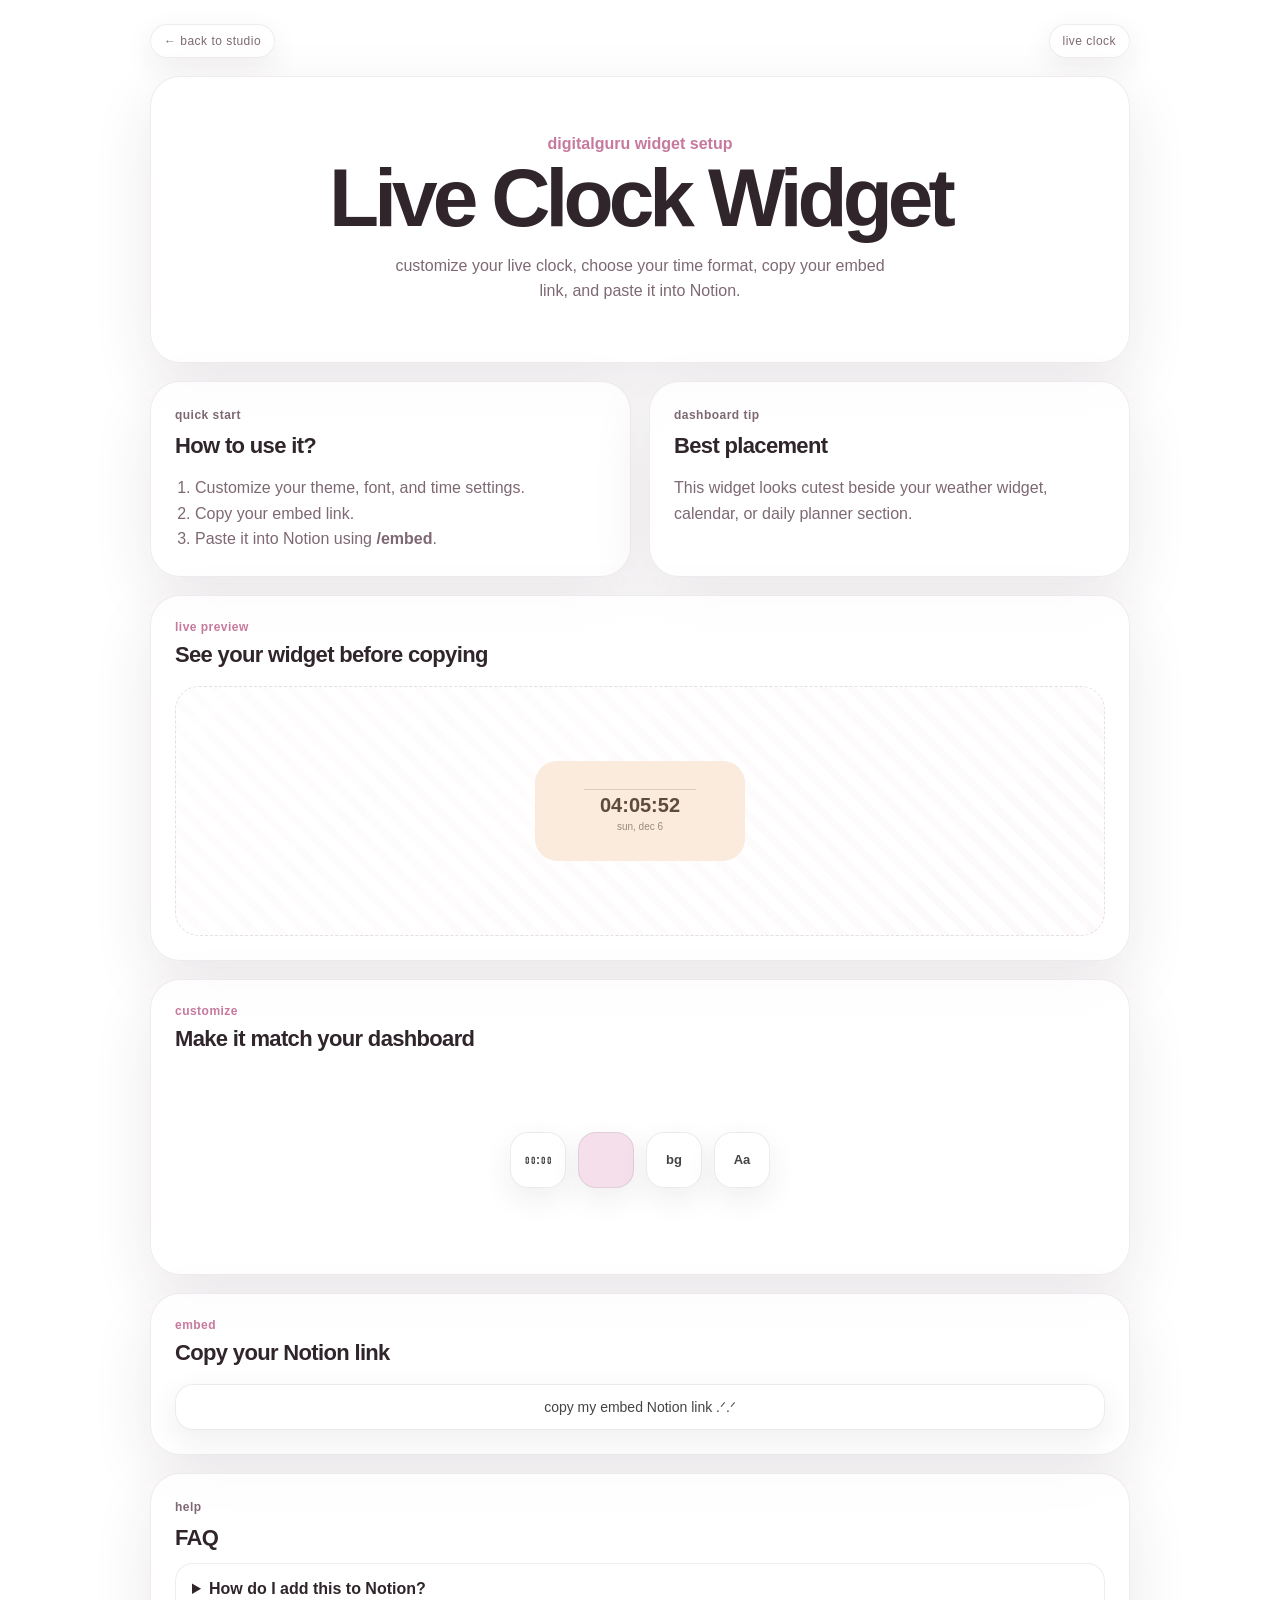
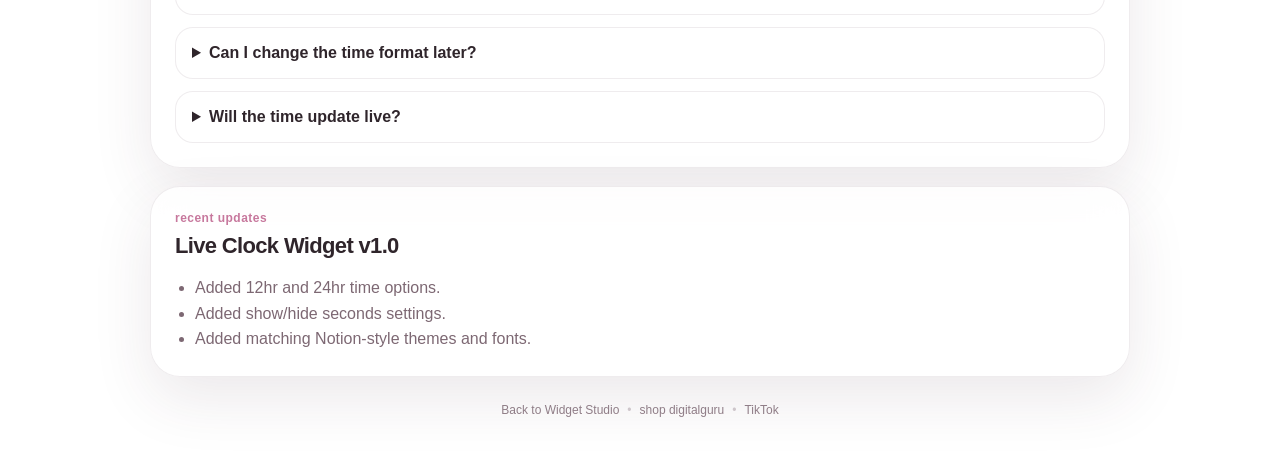
==== commit 63a01acf: "Update index.html" ====
--- a/index.html
+++ b/index.html
@@ -161,7 +161,6 @@
 
   <div id="widget" class="widget pink small-square embed-widget">
     <div class="widget-content">
-      <div class="widget-title">live time</div>
       <div class="divider-line"></div>
       <div id="clock" class="clock-display">00:00:00</div>
       <div id="date" class="date-display"></div>
